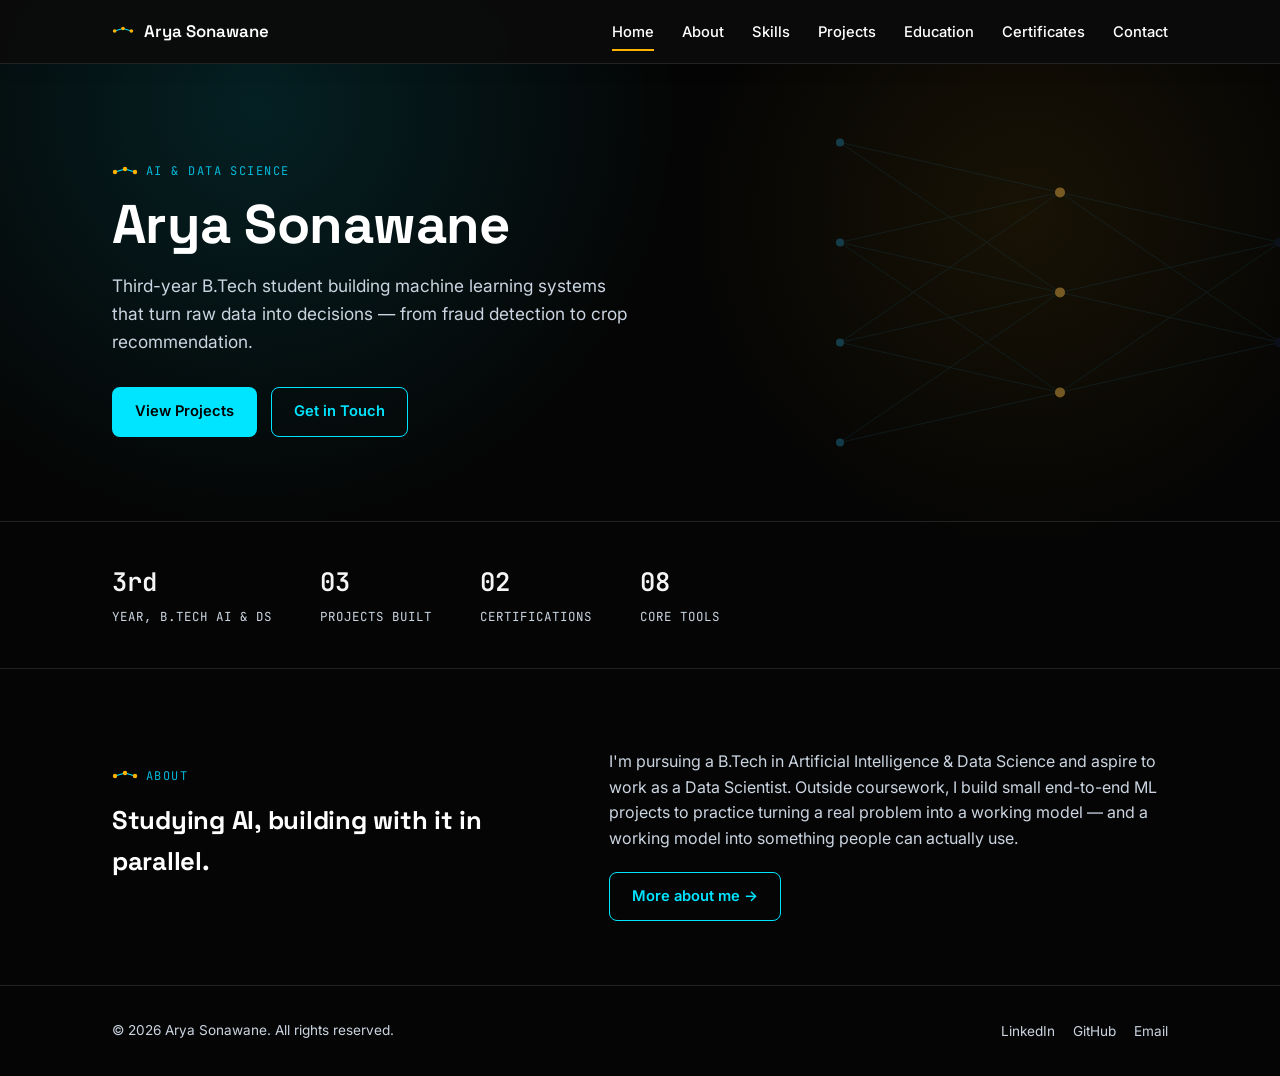
==== index.html @ a9456c00 "Initial portfolio upload" ====
<!DOCTYPE html>
<html lang="en">
<head>
  <meta charset="UTF-8">
  <meta name="viewport" content="width=device-width, initial-scale=1.0">
  <title>Arya Sonawane | AI &amp; Data Science Student</title>
  <meta name="description" content="Portfolio of Arya Sonawane, a third-year B.Tech student in AI &amp; Data Science building machine learning solutions.">
  <link rel="preconnect" href="https://fonts.googleapis.com">
  <link href="https://fonts.googleapis.com/css2?family=Space+Grotesk:wght@500;600;700&family=Inter:wght@400;500;600&family=JetBrains+Mono:wght@400;500&display=swap" rel="stylesheet">
  <link rel="stylesheet" href="style.css">
</head>
<body>

  <header class="site-header">
    <nav class="nav">
      <a href="index.html" class="nav-brand">
        <svg class="node-mark" viewBox="0 0 26 12" aria-hidden="true">
          <line x1="3" y1="6" x2="13" y2="3"></line>
          <line x1="13" y1="3" x2="23" y2="6"></line>
          <circle cx="3" cy="6" r="2.2"></circle>
          <circle cx="13" cy="3" r="2.2"></circle>
          <circle cx="23" cy="6" r="2.2"></circle>
        </svg>
        Arya Sonawane
      </a>
      <button class="nav-toggle" aria-label="Toggle navigation" aria-expanded="false">
        <span></span><span></span><span></span>
      </button>
      <ul class="nav-links">
        <li><a href="index.html" aria-current="page">Home</a></li>
        <li><a href="about.html">About</a></li>
        <li><a href="skills.html">Skills</a></li>
        <li><a href="projects.html">Projects</a></li>
        <li><a href="education.html">Education</a></li>
        <li><a href="certificates.html">Certificates</a></li>
        <li><a href="contact.html">Contact</a></li>
      </ul>
    </nav>
  </header>

  <section class="hero">
    <svg class="hero-graph pulse" viewBox="0 0 560 420" aria-hidden="true">
      <g stroke="#1d6f8c" stroke-width="1" opacity="0.35">
        <line x1="60" y1="60" x2="280" y2="110"></line>
        <line x1="60" y1="60" x2="280" y2="210"></line>
        <line x1="60" y1="160" x2="280" y2="110"></line>
        <line x1="60" y1="160" x2="280" y2="210"></line>
        <line x1="60" y1="160" x2="280" y2="310"></line>
        <line x1="60" y1="260" x2="280" y2="110"></line>
        <line x1="60" y1="260" x2="280" y2="210"></line>
        <line x1="60" y1="260" x2="280" y2="310"></line>
        <line x1="60" y1="360" x2="280" y2="210"></line>
        <line x1="60" y1="360" x2="280" y2="310"></line>
        <line x1="280" y1="110" x2="500" y2="160"></line>
        <line x1="280" y1="110" x2="500" y2="260"></line>
        <line x1="280" y1="210" x2="500" y2="160"></line>
        <line x1="280" y1="210" x2="500" y2="260"></line>
        <line x1="280" y1="310" x2="500" y2="160"></line>
        <line x1="280" y1="310" x2="500" y2="260"></line>
      </g>
      <g fill="#1d6f8c">
        <circle cx="60" cy="60" r="4"></circle>
        <circle cx="60" cy="160" r="4"></circle>
        <circle cx="60" cy="260" r="4"></circle>
        <circle cx="60" cy="360" r="4"></circle>
      </g>
      <g fill="#d9a441">
        <circle cx="280" cy="110" r="5"></circle>
        <circle cx="280" cy="210" r="5"></circle>
        <circle cx="280" cy="310" r="5"></circle>
      </g>
      <g fill="#101a33">
        <circle cx="500" cy="160" r="5"></circle>
        <circle cx="500" cy="260" r="5"></circle>
      </g>
    </svg>

    <div class="wrap">
      <div class="hero-inner">
        <span class="eyebrow">
          <svg class="node-mark" viewBox="0 0 26 12" aria-hidden="true">
            <line x1="3" y1="6" x2="13" y2="3"></line>
            <line x1="13" y1="3" x2="23" y2="6"></line>
            <circle cx="3" cy="6" r="2.2"></circle>
            <circle cx="13" cy="3" r="2.2"></circle>
            <circle cx="23" cy="6" r="2.2"></circle>
          </svg>
          AI &amp; Data Science
        </span>
        <h1>Arya Sonawane</h1>
        <p class="lede">
          Third-year B.Tech student building machine learning systems that turn
          raw data into decisions — from fraud detection to crop recommendation.
        </p>
        <div class="hero-actions">
          <a href="projects.html" class="btn btn-primary">View Projects</a>
          <a href="contact.html" class="btn btn-ghost">Get in Touch</a>
        </div>
      </div>
    </div>
  </section>

  <section class="stat-strip">
    <div class="wrap">
      <div class="stat">
        <span class="num">3rd</span>
        <span class="label">Year, B.Tech AI &amp; DS</span>
      </div>
      <div class="stat">
        <span class="num">03</span>
        <span class="label">Projects Built</span>
      </div>
      <div class="stat">
        <span class="num">02</span>
        <span class="label">Certifications</span>
      </div>
      <div class="stat">
        <span class="num">08</span>
        <span class="label">Core Tools</span>
      </div>
    </div>
  </section>

  <section class="section">
    <div class="wrap about-teaser">
      <div>
        <span class="eyebrow">
          <svg class="node-mark" viewBox="0 0 26 12" aria-hidden="true">
            <line x1="3" y1="6" x2="13" y2="3"></line>
            <line x1="13" y1="3" x2="23" y2="6"></line>
            <circle cx="3" cy="6" r="2.2"></circle>
            <circle cx="13" cy="3" r="2.2"></circle>
            <circle cx="23" cy="6" r="2.2"></circle>
          </svg>
          About
        </span>
        <h2>Studying AI, building with it in parallel.</h2>
      </div>
      <div>
        <p class="section-intro" style="margin-bottom:20px;">
          I'm pursuing a B.Tech in Artificial Intelligence &amp; Data Science and
          aspire to work as a Data Scientist. Outside coursework, I build small
          end-to-end ML projects to practice turning a real problem into a working
          model — and a working model into something people can actually use.
        </p>
        <a href="about.html" class="btn btn-ghost">More about me →</a>
      </div>
    </div>
  </section>

  <footer class="site-footer">
    <div class="wrap">
      <p>© 2026 Arya Sonawane. All rights reserved.</p>
      <ul class="footer-links">
        <li><a href="https://www.linkedin.com/in/arya-sonawane-2072b132a" target="_blank" rel="noopener">LinkedIn</a></li>
        <li><a href="https://github.com/AryaSonawane557/my" target="_blank" rel="noopener">GitHub</a></li>
        <li><a href="mailto:aryasonawane81@gmail.com">Email</a></li>
      </ul>
    </div>
  </footer>

  <script src="script.js"></script>
</body>
</html>
---- style.css ----
/* ===================================================================
   Arya Sonawane — Portfolio
   Design tokens
   =================================================================== */
:root {
  --ink: #101a33;
  --ink-soft: #1c2b4d;
  --bg: #f5f6f9;
  --surface: #ffffff;
  --slate: #55617a;
  --slate-light: #8894ab;
  --accent: #1d6f8c;
  --accent-dark: #145268;
  --accent-warm: #d9a441;
  --border: #e2e5ec;

  --font-display: "Space Grotesk", "Segoe UI", sans-serif;
  --font-body: "Inter", "Segoe UI", sans-serif;
  --font-mono: "JetBrains Mono", "Courier New", monospace;

  --max-width: 1120px;
  --radius: 10px;
}

* { box-sizing: border-box; }

html { scroll-behavior: smooth; }

body {
  margin: 0;
  color: var(--ink);
  font-family: var(--font-body);
  line-height: 1.6;
  -webkit-font-smoothing: antialiased;
  background-color: var(--bg);
  background-image:
    radial-gradient(circle at 10% 8%, rgba(29, 111, 140, 0.10), transparent 42%),
    radial-gradient(circle at 92% 12%, rgba(217, 164, 65, 0.09), transparent 40%),
    radial-gradient(rgba(16, 26, 51, 0.05) 1px, transparent 1px);
  background-size: auto, auto, 26px 26px;
  background-attachment: fixed, fixed, fixed;
}

img { max-width: 100%; display: block; }

a { color: inherit; text-decoration: none; }

.wrap {
  max-width: var(--max-width);
  margin: 0 auto;
  padding: 0 32px;
}

h1, h2, h3 {
  font-family: var(--font-display);
  color: var(--ink);
  margin: 0;
  letter-spacing: -0.01em;
}

/* ===================================================================
   Eyebrow / node mark — the recurring signature motif
   =================================================================== */
.eyebrow {
  display: inline-flex;
  align-items: center;
  gap: 8px;
  font-family: var(--font-mono);
  font-size: 0.75rem;
  letter-spacing: 0.12em;
  text-transform: uppercase;
  color: var(--accent-dark);
  margin-bottom: 14px;
}

.node-mark {
  width: 26px;
  height: 12px;
  flex-shrink: 0;
}
.node-mark circle { fill: var(--accent-warm); }
.node-mark line { stroke: var(--accent); stroke-width: 1.2; }

/* ===================================================================
   Navigation
   =================================================================== */
.site-header {
  position: sticky;
  top: 0;
  z-index: 50;
  background: rgba(245, 246, 249, 0.85);
  backdrop-filter: blur(8px);
  border-bottom: 1px solid var(--border);
  box-shadow: 0 1px 0 rgba(16, 26, 51, 0.02), 0 8px 20px rgba(16, 26, 51, 0.03);
}

.nav {
  max-width: var(--max-width);
  margin: 0 auto;
  padding: 18px 32px;
  display: flex;
  align-items: center;
  justify-content: space-between;
}

.nav-brand {
  font-family: var(--font-display);
  font-weight: 600;
  font-size: 1.05rem;
  color: var(--ink);
  display: flex;
  align-items: center;
  gap: 10px;
}

.nav-brand .node-mark { width: 22px; height: 10px; }

.nav-links {
  display: flex;
  gap: 28px;
  list-style: none;
  margin: 0;
  padding: 0;
}

.nav-links a {
  font-size: 0.92rem;
  color: var(--slate);
  font-weight: 500;
  position: relative;
  padding: 4px 0;
  transition: color 0.15s ease;
}

.nav-links a:hover,
.nav-links a:focus-visible {
  color: var(--accent-dark);
}

.nav-links a[aria-current="page"] {
  color: var(--ink);
}

.nav-links a[aria-current="page"]::after {
  content: "";
  position: absolute;
  left: 0;
  right: 0;
  bottom: -6px;
  height: 2px;
  background: var(--accent-warm);
}

.nav-toggle {
  display: none;
  background: none;
  border: none;
  cursor: pointer;
  padding: 6px;
}
.nav-toggle span {
  display: block;
  width: 22px;
  height: 2px;
  background: var(--ink);
  margin: 5px 0;
  transition: transform 0.2s ease, opacity 0.2s ease;
}

/* ===================================================================
   Buttons
   =================================================================== */
.btn {
  display: inline-flex;
  align-items: center;
  gap: 8px;
  font-family: var(--font-body);
  font-weight: 600;
  font-size: 0.92rem;
  padding: 12px 22px;
  border-radius: 8px;
  border: 1px solid transparent;
  cursor: pointer;
  transition: transform 0.15s ease, background 0.15s ease, color 0.15s ease;
}
.btn:hover { transform: translateY(-1px); }

.btn-primary {
  background: var(--ink);
  color: #fff;
}
.btn-primary:hover { background: var(--accent-dark); }

.btn-ghost {
  background: transparent;
  color: var(--ink);
  border-color: var(--border);
}
.btn-ghost:hover { border-color: var(--accent); color: var(--accent-dark); }

/* ===================================================================
   Hero (home page)
   =================================================================== */
.hero {
  position: relative;
  overflow: hidden;
  padding: 96px 0 84px;
  border-bottom: 1px solid var(--border);
}

.hero-graph {
  position: absolute;
  top: 0; right: -60px;
  width: 560px;
  height: 100%;
  opacity: 0.5;
  pointer-events: none;
}

.hero-inner {
  position: relative;
  z-index: 1;
  max-width: 640px;
}

.hero h1 {
  font-size: clamp(2.4rem, 5vw, 3.4rem);
  line-height: 1.08;
  margin-bottom: 18px;
}

.hero p.lede {
  font-size: 1.08rem;
  color: var(--slate);
  max-width: 520px;
  margin-bottom: 32px;
}

.hero-actions {
  display: flex;
  gap: 14px;
  flex-wrap: wrap;
}

/* pulsing nodes — respects reduced motion */
.pulse circle { animation: node-pulse 3.6s ease-in-out infinite; }
.pulse circle:nth-of-type(2) { animation-delay: 0.6s; }
.pulse circle:nth-of-type(3) { animation-delay: 1.2s; }
.pulse circle:nth-of-type(4) { animation-delay: 1.8s; }
.pulse circle:nth-of-type(5) { animation-delay: 2.4s; }

@keyframes node-pulse {
  0%, 100% { opacity: 0.55; r: var(--r, 4); }
  50% { opacity: 1; }
}

@media (prefers-reduced-motion: reduce) {
  .pulse circle { animation: none; }
  html { scroll-behavior: auto; }
}

/* ===================================================================
   Stat strip
   =================================================================== */
.stat-strip {
  padding: 40px 0;
  border-bottom: 1px solid var(--border);
}
.stat-strip .wrap {
  display: flex;
  gap: 48px;
  flex-wrap: wrap;
}
.stat {
  font-family: var(--font-mono);
}
.stat .num {
  display: block;
  font-size: 1.6rem;
  color: var(--ink);
  font-weight: 600;
}
.stat .label {
  font-size: 0.78rem;
  color: var(--slate-light);
  text-transform: uppercase;
  letter-spacing: 0.08em;
}

/* ===================================================================
   Page header (non-home pages)
   =================================================================== */
.page-header {
  padding: 64px 0 40px;
  border-bottom: 1px solid var(--border);
}
.page-header p.lede {
  color: var(--slate);
  max-width: 560px;
  font-size: 1.02rem;
  margin-top: 10px;
}

/* ===================================================================
   Generic section rhythm
   =================================================================== */
.section {
  padding: 64px 0;
}
.section + .section { border-top: 1px solid var(--border); }

.section h2 {
  font-size: 1.6rem;
  margin-bottom: 8px;
}

.section-intro {
  color: var(--slate);
  max-width: 560px;
  margin-bottom: 32px;
}

/* ===================================================================
   Cards / grids
   =================================================================== */
.grid {
  display: grid;
  gap: 20px;
}
.grid-3 { grid-template-columns: repeat(3, 1fr); }
.grid-2 { grid-template-columns: repeat(2, 1fr); }

.card {
  background: var(--surface);
  border: 1px solid var(--border);
  border-radius: var(--radius);
  padding: 26px;
  box-shadow: 0 1px 2px rgba(16, 26, 51, 0.04), 0 10px 26px rgba(16, 26, 51, 0.04);
  transition: box-shadow 0.2s ease, transform 0.2s ease;
}
.card:hover {
  box-shadow: 0 2px 4px rgba(16, 26, 51, 0.05), 0 16px 32px rgba(16, 26, 51, 0.07);
  transform: translateY(-2px);
}

.card h3 {
  font-size: 1.12rem;
  margin-bottom: 8px;
}

.card p {
  color: var(--slate);
  font-size: 0.95rem;
  margin: 0 0 16px;
}

.tag-row {
  display: flex;
  flex-wrap: wrap;
  gap: 8px;
  margin-top: 4px;
}
.tag {
  font-family: var(--font-mono);
  font-size: 0.72rem;
  padding: 5px 10px;
  border-radius: 999px;
  background: var(--bg);
  border: 1px solid var(--border);
  color: var(--slate);
}

/* skill category card */
.skill-card .tag { background: #eef4f6; border-color: #d7e6ea; color: var(--accent-dark); }

/* project card */
.project-card .tag-row { margin-top: 16px; }

/* certificate card */
.cert-card {
  display: flex;
  flex-direction: column;
  gap: 14px;
}
.cert-card .btn { align-self: flex-start; }

/* education card */
.edu-card {
  display: flex;
  gap: 22px;
  align-items: flex-start;
}
.edu-mark {
  width: 42px; height: 42px;
  border-radius: 50%;
  background: var(--ink);
  color: #fff;
  display: flex; align-items: center; justify-content: center;
  font-family: var(--font-mono);
  font-size: 0.85rem;
  flex-shrink: 0;
}

/* ===================================================================
   Contact
   =================================================================== */
.contact-grid {
  display: grid;
  grid-template-columns: 1.1fr 0.9fr;
  gap: 40px;
  align-items: start;
}
.contact-list {
  list-style: none;
  margin: 0; padding: 0;
  display: flex;
  flex-direction: column;
  gap: 18px;
}
.contact-list li {
  border: 1px solid var(--border);
  background: var(--surface);
  border-radius: var(--radius);
  padding: 18px 20px;
  display: flex;
  align-items: center;
  gap: 14px;
}
.contact-list .label {
  font-family: var(--font-mono);
  font-size: 0.72rem;
  color: var(--slate-light);
  text-transform: uppercase;
  letter-spacing: 0.08em;
  display: block;
}
.contact-list .value {
  font-weight: 600;
  color: var(--ink);
}
.contact-list .value:hover { color: var(--accent-dark); }

/* about teaser on home */
.about-teaser {
  display: grid;
  grid-template-columns: 0.9fr 1.1fr;
  gap: 40px;
  align-items: center;
}

/* ===================================================================
   Footer
   =================================================================== */
.site-footer {
  border-top: 1px solid var(--border);
  padding: 32px 0;
  margin-top: 0;
}
.site-footer .wrap {
  display: flex;
  justify-content: space-between;
  align-items: center;
  flex-wrap: wrap;
  gap: 12px;
}
.site-footer p {
  margin: 0;
  color: var(--slate-light);
  font-size: 0.85rem;
}
.footer-links {
  display: flex;
  gap: 18px;
  list-style: none;
  margin: 0; padding: 0;
}
.footer-links a {
  color: var(--slate);
  font-size: 0.85rem;
}
.footer-links a:hover { color: var(--accent-dark); }

/* ===================================================================
   Focus states (accessibility)
   =================================================================== */
a:focus-visible, button:focus-visible {
  outline: 2px solid var(--accent);
  outline-offset: 3px;
}

/* ===================================================================
   Responsive
   =================================================================== */
@media (max-width: 860px) {
  .grid-3 { grid-template-columns: repeat(2, 1fr); }
  .about-teaser, .contact-grid { grid-template-columns: 1fr; }
  .hero-graph { display: none; }
}

@media (max-width: 640px) {
  .nav-links {
    position: absolute;
    top: 100%;
    left: 0; right: 0;
    background: var(--surface);
    border-bottom: 1px solid var(--border);
    flex-direction: column;
    gap: 0;
    padding: 8px 0;
    display: none;
  }
  .nav-links.open { display: flex; }
  .nav-links li { width: 100%; }
  .nav-links a {
    display: block;
    padding: 14px 32px;
  }
  .nav-links a[aria-current="page"]::after { display: none; }
  .nav-links a[aria-current="page"] { background: var(--bg); }
  .nav-toggle { display: block; }
  .grid-3, .grid-2 { grid-template-columns: 1fr; }
  .hero { padding: 64px 0 56px; }
  .hero-actions { width: 100%; }
  .contact-grid { gap: 24px; }
}
/* Premium black overrides */
:root{--ink:#f5f5f5;--bg:#050505;--surface:#111;--slate:#cbd5e1;--slate-light:#94a3b8;--accent:#00e5ff;--accent-dark:#00b8d9;--accent-warm:#ffb300;--border:#222;}
body{background:#050505!important;color:#f5f5f5!important;background-image:radial-gradient(circle at 20% 10%,rgba(0,229,255,.12),transparent 30%),radial-gradient(circle at 80% 20%,rgba(255,179,0,.08),transparent 25%)!important;}
.site-header{background:#0b0b0bf0!important;border-bottom:1px solid #222!important;}
.nav-brand,.nav-links a,h1,h2,h3{color:#fff!important;}
.nav-links a:hover{color:#00e5ff!important;}
.hero p,.section-intro,.card p,.footer-links a,.site-footer p,.stat .label{color:#cbd5e1!important;}
.card,.contact-list li{background:#111!important;border:1px solid #222!important;color:#fff!important;}
.btn-primary{background:#00e5ff!important;color:#000!important;}
.btn-ghost{border:1px solid #00e5ff!important;color:#00e5ff!important;}
.tag{background:#0d1b22!important;color:#00e5ff!important;border:1px solid #00e5ff55!important;}
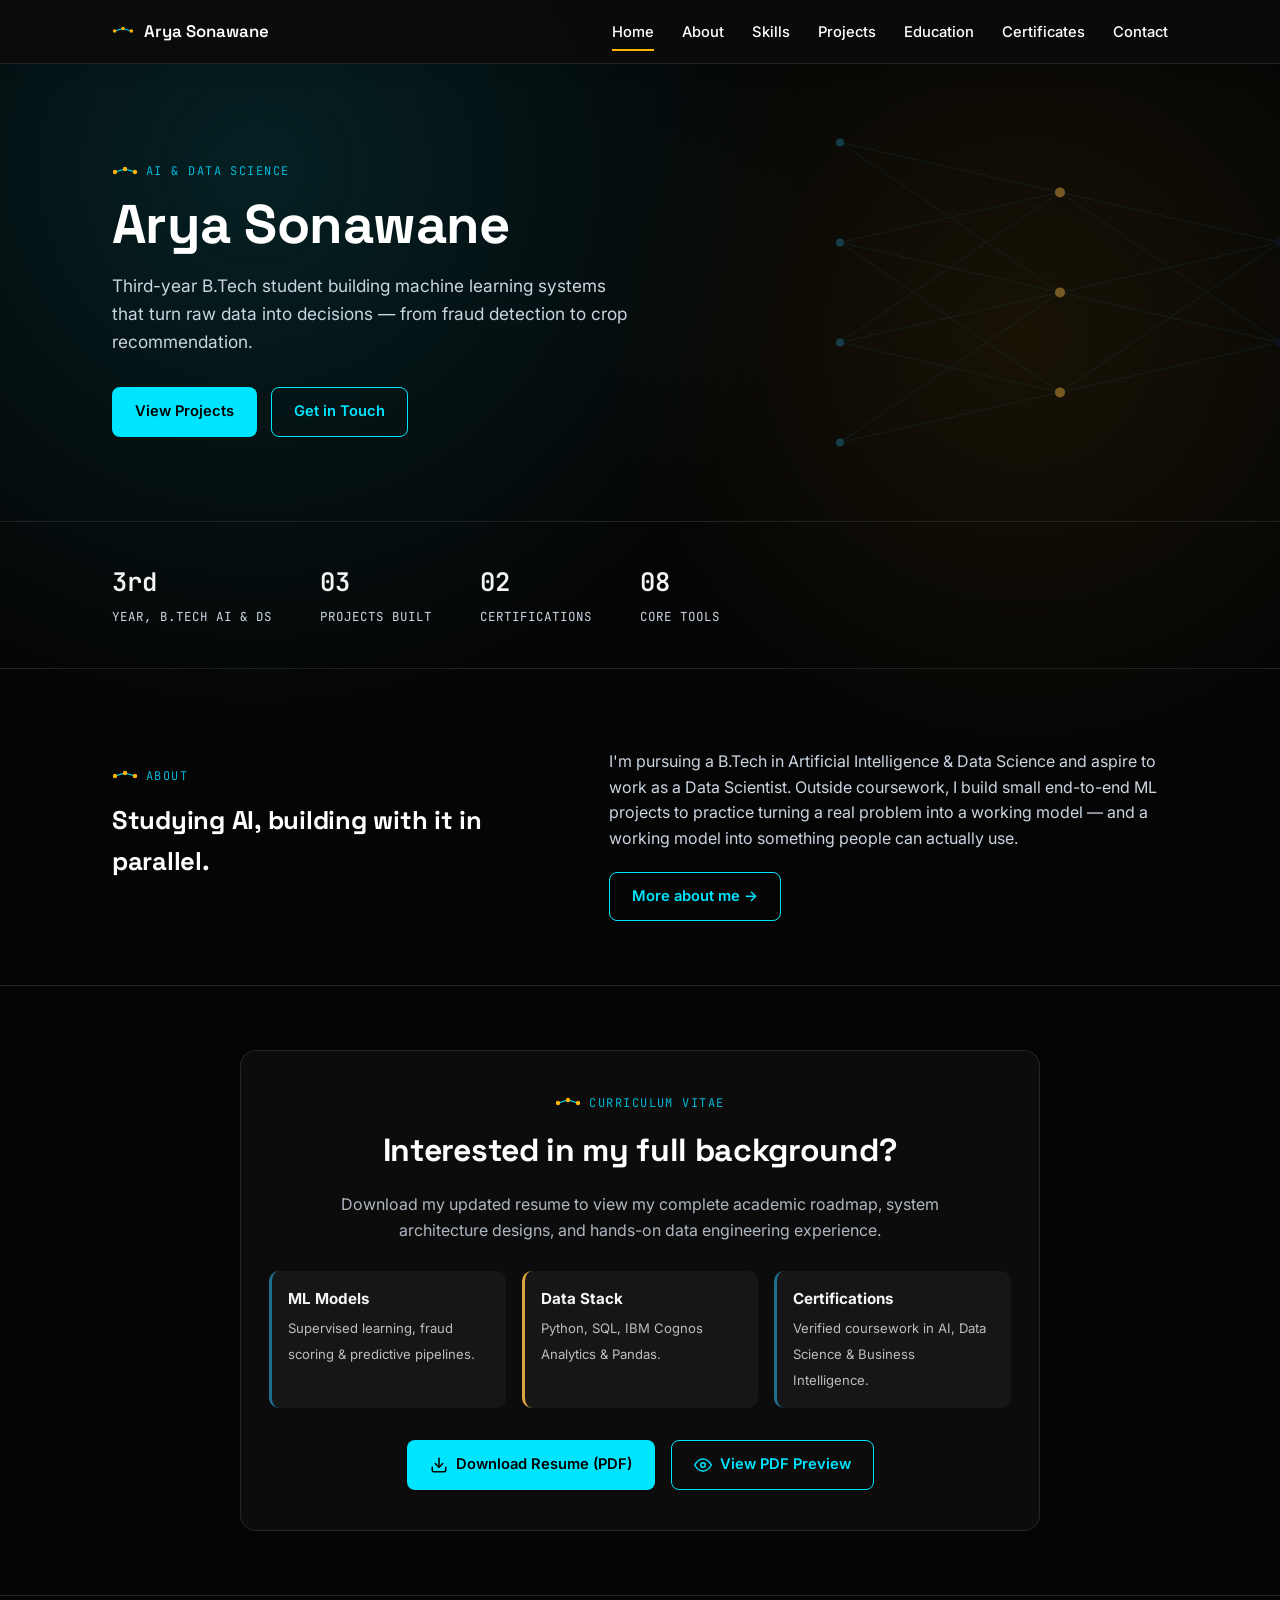
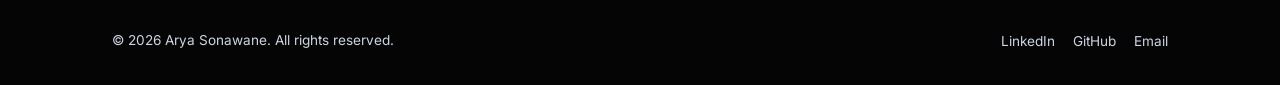
==== commit ba8aab3f: "Updated portfolio and added resume section" ====
--- a/index.html
+++ b/index.html
@@ -148,6 +148,67 @@
     </div>
   </section>
 
+  <!-- Visual Resume Feature Section -->
+  <section class="section resume-teaser">
+    <div class="wrap">
+      <div style="background: rgba(255, 255, 255, 0.03); border: 1px solid rgba(255, 255, 255, 0.1); backdrop-filter: blur(12px); border-radius: 16px; padding: 40px 28px; text-align: center; max-width: 800px; margin: 0 auto; box-shadow: 0 10px 30px rgba(0,0,0,0.15);">
+        
+        <span class="eyebrow" style="justify-content: center; margin-bottom: 12px;">
+          <svg class="node-mark" viewBox="0 0 26 12" aria-hidden="true">
+            <line x1="3" y1="6" x2="13" y2="3"></line>
+            <line x1="13" y1="3" x2="23" y2="6"></line>
+            <circle cx="3" cy="6" r="2.2"></circle>
+            <circle cx="13" cy="3" r="2.2"></circle>
+            <circle cx="23" cy="6" r="2.2"></circle>
+          </svg>
+          Curriculum Vitae
+        </span>
+        
+        <h2 style="font-size: 2rem; margin-bottom: 12px;">Interested in my full background?</h2>
+        
+        <p class="section-intro" style="margin-bottom: 28px; max-width: 600px; margin-left: auto; margin-right: auto; opacity: 0.85;">
+          Download my updated resume to view my complete academic roadmap, system architecture designs, and hands-on data engineering experience.
+        </p>
+
+        <!-- Highlights Row -->
+        <div style="display: grid; grid-template-columns: repeat(auto-fit, minmax(200px, 1fr)); gap: 16px; margin-bottom: 32px; text-align: left;">
+          <div style="background: rgba(255, 255, 255, 0.04); padding: 16px; border-radius: 10px; border-left: 3px solid #1d6f8c;">
+            <strong style="display: block; font-size: 0.95rem; margin-bottom: 4px;">ML Models</strong>
+            <span style="font-size: 0.82rem; opacity: 0.75;">Supervised learning, fraud scoring &amp; predictive pipelines.</span>
+          </div>
+          <div style="background: rgba(255, 255, 255, 0.04); padding: 16px; border-radius: 10px; border-left: 3px solid #d9a441;">
+            <strong style="display: block; font-size: 0.95rem; margin-bottom: 4px;">Data Stack</strong>
+            <span style="font-size: 0.82rem; opacity: 0.75;">Python, SQL, IBM Cognos Analytics &amp; Pandas.</span>
+          </div>
+          <div style="background: rgba(255, 255, 255, 0.04); padding: 16px; border-radius: 10px; border-left: 3px solid #1d6f8c;">
+            <strong style="display: block; font-size: 0.95rem; margin-bottom: 4px;">Certifications</strong>
+            <span style="font-size: 0.82rem; opacity: 0.75;">Verified coursework in AI, Data Science &amp; Business Intelligence.</span>
+          </div>
+        </div>
+
+        <!-- Action Buttons with Icons -->
+        <div class="hero-actions" style="justify-content: center; gap: 16px; flex-wrap: wrap;">
+          <a href="Resume/resume.pdf" download="Arya_Sonawane_Resume.pdf" class="btn btn-primary" style="display: inline-flex; align-items: center; gap: 8px;">
+            <svg width="18" height="18" viewBox="0 0 24 24" fill="none" stroke="currentColor" stroke-width="2" stroke-linecap="round" stroke-linejoin="round" aria-hidden="true">
+              <path d="M21 15v4a2 2 0 0 1-2 2H5a2 2 0 0 1-2-2v-4"></path>
+              <polyline points="7 10 12 15 17 10"></polyline>
+              <line x1="12" y1="15" x2="12" y2="3"></line>
+            </svg>
+            Download Resume (PDF)
+          </a>
+          <a href="Resume/resume.pdf" target="_blank" class="btn btn-ghost" style="display: inline-flex; align-items: center; gap: 8px;">
+            <svg width="18" height="18" viewBox="0 0 24 24" fill="none" stroke="currentColor" stroke-width="2" stroke-linecap="round" stroke-linejoin="round" aria-hidden="true">
+              <path d="M1 12s4-8 11-8 11 8 11 8-4 8-11 8-11-8-11-8z"></path>
+              <circle cx="12" cy="12" r="3"></circle>
+            </svg>
+            View PDF Preview
+          </a>
+        </div>
+
+      </div>
+    </div>
+  </section>
+
   <footer class="site-footer">
     <div class="wrap">
       <p>© 2026 Arya Sonawane. All rights reserved.</p>
@@ -161,4 +222,4 @@
 
   <script src="script.js"></script>
 </body>
-</html>
+</html>
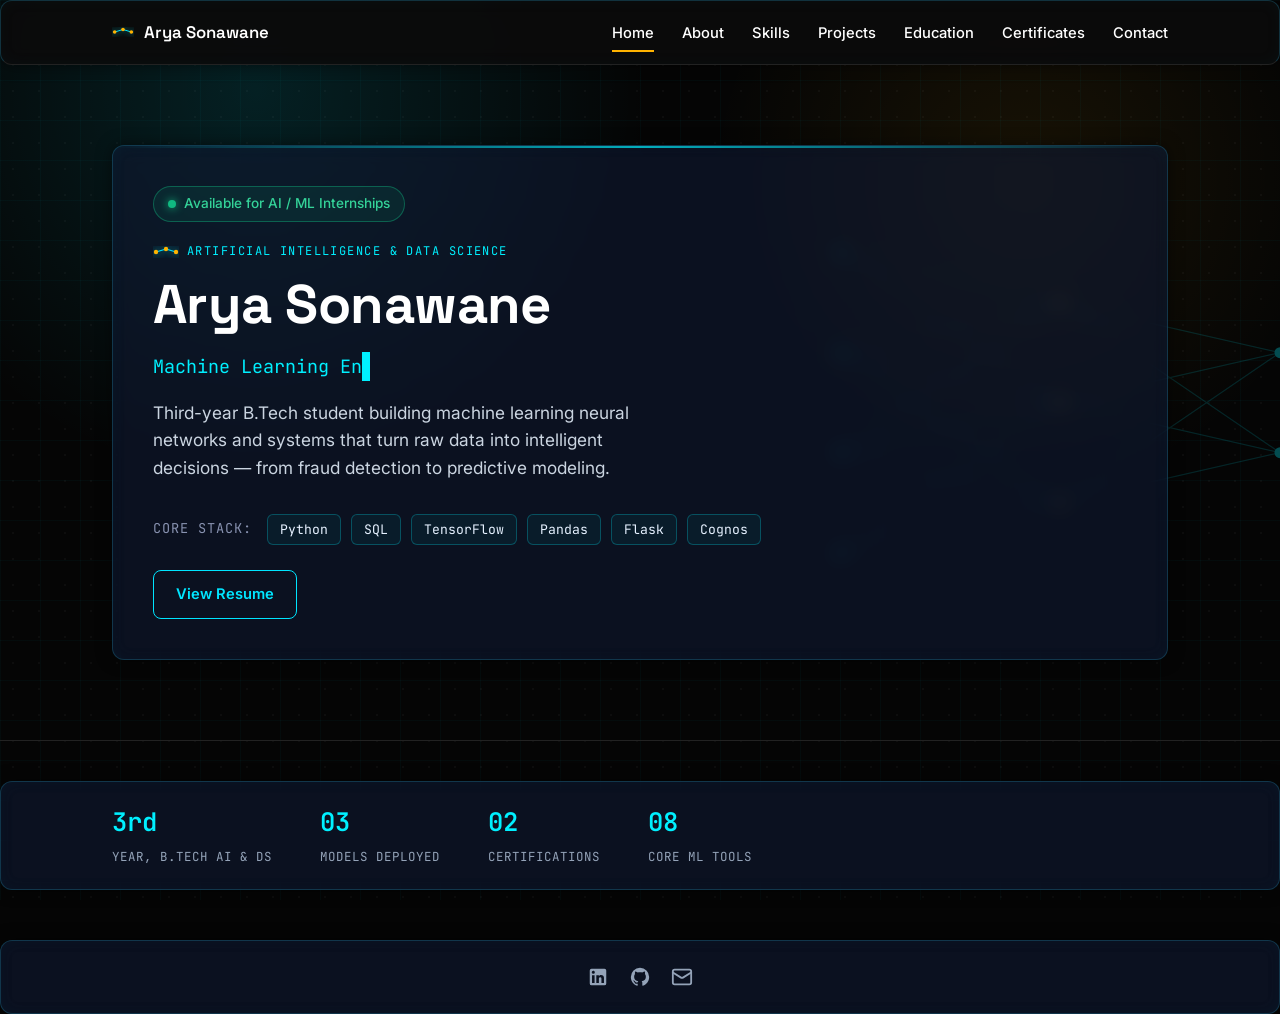
==== commit 457ed4e6: "Initial commit" ====
--- a/index.html
+++ b/index.html
@@ -8,10 +8,168 @@
   <link rel="preconnect" href="https://fonts.googleapis.com">
   <link href="https://fonts.googleapis.com/css2?family=Space+Grotesk:wght@500;600;700&family=Inter:wght@400;500;600&family=JetBrains+Mono:wght@400;500&display=swap" rel="stylesheet">
   <link rel="stylesheet" href="style.css">
+  <!-- AOS Library for Scroll/Load Animations -->
+  <link href="https://unpkg.com/aos@2.3.1/dist/aos.css" rel="stylesheet">
+  
+  <style>
+    /* AI Themed Additional Inline Styles & Glow Borders */
+    :root {
+      --ai-cyan: #00f0ff;
+      --ai-glow: rgba(0, 240, 255, 0.4);
+      --card-border: rgba(29, 111, 140, 0.4);
+      --green-status: #10b981;
+    }
+
+    body.ai-theme {
+      background-color: #0b0f19;
+      position: relative;
+      overflow-x: hidden;
+    }
+
+    /* Futuristic Cyber-Grid Background Overlay */
+    body.ai-theme::before {
+      content: "";
+      position: fixed;
+      top: 0; left: 0; width: 100%; height: 100%;
+      background-image: 
+        linear-gradient(rgba(0, 240, 255, 0.03) 1px, transparent 1px),
+        linear-gradient(90deg, rgba(0, 240, 255, 0.03) 1px, transparent 1px);
+      background-size: 40px 40px;
+      z-index: -2;
+      pointer-events: none;
+    }
+
+    /* Glowing AI Borders for Sections / Containers */
+    .hero-inner, .stat-strip, .site-header, .site-footer {
+      position: relative;
+      border: 1px solid var(--card-border);
+      border-radius: 12px;
+      background: rgba(16, 26, 51, 0.6);
+      backdrop-filter: blur(10px);
+      box-shadow: 0 0 15px rgba(0, 0, 0, 0.5), inset 0 0 15px rgba(29, 111, 140, 0.05);
+      transition: all 0.4s ease-in-out;
+    }
+
+    .hero-inner:hover, .stat-strip:hover {
+      border-color: var(--ai-cyan);
+      box-shadow: 0 0 25px var(--ai-glow), inset 0 0 10px rgba(0, 240, 255, 0.1);
+    }
+
+    /* Floating Data Pulse Stream Animation */
+    @keyframes aiScanline {
+      0% { transform: translateY(-100%); }
+      100% { transform: translateY(100%); }
+    }
+
+    .ai-scan-overlay {
+      position: absolute;
+      top: 0; left: 0; width: 100%; height: 2px;
+      background: linear-gradient(90deg, transparent, var(--ai-cyan), transparent);
+      opacity: 0.7;
+      animation: aiScanline 4s linear infinite;
+      pointer-events: none;
+    }
+
+    /* Status Pill (Available for Internship) */
+    .status-badge {
+      display: inline-flex;
+      align-items: center;
+      gap: 8px;
+      padding: 6px 14px;
+      border-radius: 20px;
+      background: rgba(16, 185, 129, 0.1);
+      border: 1px solid rgba(16, 185, 129, 0.4);
+      color: #34d399;
+      font-size: 0.85rem;
+      font-weight: 500;
+      margin-bottom: 18px;
+    }
+
+    .status-dot {
+      width: 8px;
+      height: 8px;
+      background-color: var(--green-status);
+      border-radius: 50%;
+      box-shadow: 0 0 8px var(--green-status);
+      animation: pulseDot 2s infinite;
+    }
+
+    @keyframes pulseDot {
+      0% { transform: scale(0.95); box-shadow: 0 0 0 0 rgba(16, 185, 129, 0.7); }
+      70% { transform: scale(1); box-shadow: 0 0 0 8px rgba(16, 185, 129, 0); }
+      100% { transform: scale(0.95); box-shadow: 0 0 0 0 rgba(16, 185, 129, 0); }
+    }
+
+    /* Tech Stack Badges */
+    .tech-stack-container {
+      margin: 20px 0 10px 0;
+      display: flex;
+      flex-wrap: wrap;
+      align-items: center;
+      gap: 10px;
+    }
+
+    .tech-stack-title {
+      font-size: 0.85rem;
+      color: #8892b0;
+      font-family: var(--font-mono, monospace);
+      text-transform: uppercase;
+      letter-spacing: 1px;
+      margin-right: 5px;
+    }
+
+    .tech-badge {
+      font-family: var(--font-mono, monospace);
+      font-size: 0.82rem;
+      padding: 4px 12px;
+      border-radius: 6px;
+      background: rgba(0, 240, 255, 0.05);
+      border: 1px solid rgba(0, 240, 255, 0.25);
+      color: #e6f1ff;
+      transition: all 0.3s ease;
+    }
+
+    .tech-badge:hover {
+      border-color: var(--ai-cyan);
+      background: rgba(0, 240, 255, 0.15);
+      box-shadow: 0 0 10px rgba(0, 240, 255, 0.3);
+      transform: translateY(-2px);
+    }
+
+    /* Glowing Cursor for Typing Animation */
+    .cursor {
+      display: inline-block;
+      background-color: var(--ai-cyan);
+      width: 8px;
+      animation: blink 1s infinite;
+    }
+
+    @keyframes blink {
+      0%, 50% { opacity: 1; }
+      50.1%, 100% { opacity: 0; }
+    }
+
+    /* Circuit node glowing effect */
+    .node-mark circle {
+      filter: drop-shadow(0 0 4px var(--ai-cyan));
+    }
+
+    /* Social Icon Hover Glow Effect */
+    .social-icon-link:hover {
+      color: var(--ai-cyan) !important;
+      transform: translateY(-3px);
+      filter: drop-shadow(0 0 8px var(--ai-cyan));
+    }
+  </style>
 </head>
-<body>
-
-  <header class="site-header">
+<body class="ai-theme">
+
+  <!-- Background Data Particles -->
+  <div class="particles" aria-hidden="true">
+    <span></span><span></span><span></span><span></span><span></span><span></span><span></span><span></span>
+  </div>
+
+  <header class="site-header" data-aos="fade-down" data-aos-duration="800">
     <nav class="nav">
       <a href="index.html" class="nav-brand">
         <svg class="node-mark" viewBox="0 0 26 12" aria-hidden="true">
@@ -38,9 +196,9 @@
     </nav>
   </header>
 
-  <section class="hero">
+  <section class="hero" data-aos="fade-up" data-aos-duration="1000">
     <svg class="hero-graph pulse" viewBox="0 0 560 420" aria-hidden="true">
-      <g stroke="#1d6f8c" stroke-width="1" opacity="0.35">
+      <g stroke="#00f0ff" stroke-width="1.2" opacity="0.45">
         <line x1="60" y1="60" x2="280" y2="110"></line>
         <line x1="60" y1="60" x2="280" y2="210"></line>
         <line x1="60" y1="160" x2="280" y2="110"></line>
@@ -58,26 +216,35 @@
         <line x1="280" y1="310" x2="500" y2="160"></line>
         <line x1="280" y1="310" x2="500" y2="260"></line>
       </g>
-      <g fill="#1d6f8c">
-        <circle cx="60" cy="60" r="4"></circle>
-        <circle cx="60" cy="160" r="4"></circle>
-        <circle cx="60" cy="260" r="4"></circle>
-        <circle cx="60" cy="360" r="4"></circle>
+      <g fill="#00f0ff">
+        <circle cx="60" cy="60" r="4.5"></circle>
+        <circle cx="60" cy="160" r="4.5"></circle>
+        <circle cx="60" cy="260" r="4.5"></circle>
+        <circle cx="60" cy="360" r="4.5"></circle>
       </g>
       <g fill="#d9a441">
-        <circle cx="280" cy="110" r="5"></circle>
-        <circle cx="280" cy="210" r="5"></circle>
-        <circle cx="280" cy="310" r="5"></circle>
+        <circle cx="280" cy="110" r="5.5"></circle>
+        <circle cx="280" cy="210" r="5.5"></circle>
+        <circle cx="280" cy="310" r="5.5"></circle>
       </g>
-      <g fill="#101a33">
-        <circle cx="500" cy="160" r="5"></circle>
-        <circle cx="500" cy="260" r="5"></circle>
+      <g fill="#00f0ff">
+        <circle cx="500" cy="160" r="5.5"></circle>
+        <circle cx="500" cy="260" r="5.5"></circle>
       </g>
     </svg>
 
     <div class="wrap">
-      <div class="hero-inner">
-        <span class="eyebrow">
+      <div class="hero-inner" data-aos="fade-right" data-aos-delay="200" data-aos-duration="900" style="padding: 40px; overflow: hidden;">
+        <div class="ai-scan-overlay"></div>
+        
+        <!-- Live Status Pill -->
+        <div class="status-badge">
+          <span class="status-dot"></span>
+          Available for AI / ML Internships
+        </div>
+
+        <br>
+        <span class="eyebrow" style="color: var(--ai-cyan);">
           <svg class="node-mark" viewBox="0 0 26 12" aria-hidden="true">
             <line x1="3" y1="6" x2="13" y2="3"></line>
             <line x1="13" y1="3" x2="23" y2="6"></line>
@@ -85,141 +252,136 @@
             <circle cx="13" cy="3" r="2.2"></circle>
             <circle cx="23" cy="6" r="2.2"></circle>
           </svg>
-          AI &amp; Data Science
+          Artificial Intelligence &amp; Data Science
         </span>
         <h1>Arya Sonawane</h1>
+        
+        <!-- Typing Animation Subtitle -->
+        <div class="typing-container" style="margin: 15px 0; font-family: var(--font-mono, monospace); font-size: 1.15rem; color: var(--ai-cyan);">
+          <span class="typed-text" id="typed-output"></span><span class="cursor">&nbsp;</span>
+        </div>
+
         <p class="lede">
-          Third-year B.Tech student building machine learning systems that turn
-          raw data into decisions — from fraud detection to crop recommendation.
+          Third-year B.Tech student building machine learning neural networks and systems that turn
+          raw data into intelligent decisions — from fraud detection to predictive modeling.
         </p>
-        <div class="hero-actions">
-          <a href="projects.html" class="btn btn-primary">View Projects</a>
-          <a href="contact.html" class="btn btn-ghost">Get in Touch</a>
+
+        <!-- Tech Stack Badges -->
+        <div class="tech-stack-container">
+          <span class="tech-stack-title">Core Stack:</span>
+          <span class="tech-badge">Python</span>
+          <span class="tech-badge">SQL</span>
+          <span class="tech-badge">TensorFlow</span>
+          <span class="tech-badge">Pandas</span>
+          <span class="tech-badge">Flask</span>
+          <span class="tech-badge">Cognos</span>
+        </div>
+
+        <div class="hero-actions" style="margin-top: 25px;">
+          <a href="Resume/resume.pdf" target="_blank" class="btn btn-ghost" style="border-color: var(--ai-cyan); color: var(--ai-cyan);">View Resume</a>
         </div>
       </div>
     </div>
   </section>
 
-  <section class="stat-strip">
+  <section class="stat-strip" data-aos="fade-up" data-aos-duration="800" style="margin: 40px auto; padding: 20px;">
     <div class="wrap">
       <div class="stat">
-        <span class="num">3rd</span>
+        <span class="num" style="color: var(--ai-cyan);">3rd</span>
         <span class="label">Year, B.Tech AI &amp; DS</span>
       </div>
       <div class="stat">
-        <span class="num">03</span>
-        <span class="label">Projects Built</span>
+        <span class="num" style="color: var(--ai-cyan);">03</span>
+        <span class="label">Models Deployed</span>
       </div>
       <div class="stat">
-        <span class="num">02</span>
+        <span class="num" style="color: var(--ai-cyan);">02</span>
         <span class="label">Certifications</span>
       </div>
       <div class="stat">
-        <span class="num">08</span>
-        <span class="label">Core Tools</span>
+        <span class="num" style="color: var(--ai-cyan);">08</span>
+        <span class="label">Core ML Tools</span>
       </div>
     </div>
   </section>
 
-  <section class="section">
-    <div class="wrap about-teaser">
-      <div>
-        <span class="eyebrow">
-          <svg class="node-mark" viewBox="0 0 26 12" aria-hidden="true">
-            <line x1="3" y1="6" x2="13" y2="3"></line>
-            <line x1="13" y1="3" x2="23" y2="6"></line>
-            <circle cx="3" cy="6" r="2.2"></circle>
-            <circle cx="13" cy="3" r="2.2"></circle>
-            <circle cx="23" cy="6" r="2.2"></circle>
-          </svg>
-          About
-        </span>
-        <h2>Studying AI, building with it in parallel.</h2>
-      </div>
-      <div>
-        <p class="section-intro" style="margin-bottom:20px;">
-          I'm pursuing a B.Tech in Artificial Intelligence &amp; Data Science and
-          aspire to work as a Data Scientist. Outside coursework, I build small
-          end-to-end ML projects to practice turning a real problem into a working
-          model — and a working model into something people can actually use.
-        </p>
-        <a href="about.html" class="btn btn-ghost">More about me →</a>
-      </div>
-    </div>
-  </section>
-
-  <!-- Visual Resume Feature Section -->
-  <section class="section resume-teaser">
-    <div class="wrap">
-      <div style="background: rgba(255, 255, 255, 0.03); border: 1px solid rgba(255, 255, 255, 0.1); backdrop-filter: blur(12px); border-radius: 16px; padding: 40px 28px; text-align: center; max-width: 800px; margin: 0 auto; box-shadow: 0 10px 30px rgba(0,0,0,0.15);">
-        
-        <span class="eyebrow" style="justify-content: center; margin-bottom: 12px;">
-          <svg class="node-mark" viewBox="0 0 26 12" aria-hidden="true">
-            <line x1="3" y1="6" x2="13" y2="3"></line>
-            <line x1="13" y1="3" x2="23" y2="6"></line>
-            <circle cx="3" cy="6" r="2.2"></circle>
-            <circle cx="13" cy="3" r="2.2"></circle>
-            <circle cx="23" cy="6" r="2.2"></circle>
-          </svg>
-          Curriculum Vitae
-        </span>
-        
-        <h2 style="font-size: 2rem; margin-bottom: 12px;">Interested in my full background?</h2>
-        
-        <p class="section-intro" style="margin-bottom: 28px; max-width: 600px; margin-left: auto; margin-right: auto; opacity: 0.85;">
-          Download my updated resume to view my complete academic roadmap, system architecture designs, and hands-on data engineering experience.
-        </p>
-
-        <!-- Highlights Row -->
-        <div style="display: grid; grid-template-columns: repeat(auto-fit, minmax(200px, 1fr)); gap: 16px; margin-bottom: 32px; text-align: left;">
-          <div style="background: rgba(255, 255, 255, 0.04); padding: 16px; border-radius: 10px; border-left: 3px solid #1d6f8c;">
-            <strong style="display: block; font-size: 0.95rem; margin-bottom: 4px;">ML Models</strong>
-            <span style="font-size: 0.82rem; opacity: 0.75;">Supervised learning, fraud scoring &amp; predictive pipelines.</span>
-          </div>
-          <div style="background: rgba(255, 255, 255, 0.04); padding: 16px; border-radius: 10px; border-left: 3px solid #d9a441;">
-            <strong style="display: block; font-size: 0.95rem; margin-bottom: 4px;">Data Stack</strong>
-            <span style="font-size: 0.82rem; opacity: 0.75;">Python, SQL, IBM Cognos Analytics &amp; Pandas.</span>
-          </div>
-          <div style="background: rgba(255, 255, 255, 0.04); padding: 16px; border-radius: 10px; border-left: 3px solid #1d6f8c;">
-            <strong style="display: block; font-size: 0.95rem; margin-bottom: 4px;">Certifications</strong>
-            <span style="font-size: 0.82rem; opacity: 0.75;">Verified coursework in AI, Data Science &amp; Business Intelligence.</span>
-          </div>
-        </div>
-
-        <!-- Action Buttons with Icons -->
-        <div class="hero-actions" style="justify-content: center; gap: 16px; flex-wrap: wrap;">
-          <a href="Resume/resume.pdf" download="Arya_Sonawane_Resume.pdf" class="btn btn-primary" style="display: inline-flex; align-items: center; gap: 8px;">
-            <svg width="18" height="18" viewBox="0 0 24 24" fill="none" stroke="currentColor" stroke-width="2" stroke-linecap="round" stroke-linejoin="round" aria-hidden="true">
-              <path d="M21 15v4a2 2 0 0 1-2 2H5a2 2 0 0 1-2-2v-4"></path>
-              <polyline points="7 10 12 15 17 10"></polyline>
-              <line x1="12" y1="15" x2="12" y2="3"></line>
-            </svg>
-            Download Resume (PDF)
-          </a>
-          <a href="Resume/resume.pdf" target="_blank" class="btn btn-ghost" style="display: inline-flex; align-items: center; gap: 8px;">
-            <svg width="18" height="18" viewBox="0 0 24 24" fill="none" stroke="currentColor" stroke-width="2" stroke-linecap="round" stroke-linejoin="round" aria-hidden="true">
-              <path d="M1 12s4-8 11-8 11 8 11 8-4 8-11 8-11-8-11-8z"></path>
-              <circle cx="12" cy="12" r="3"></circle>
-            </svg>
-            View PDF Preview
-          </a>
-        </div>
-
-      </div>
-    </div>
-  </section>
-
-  <footer class="site-footer">
-    <div class="wrap">
-      <p>© 2026 Arya Sonawane. All rights reserved.</p>
-      <ul class="footer-links">
-        <li><a href="https://www.linkedin.com/in/arya-sonawane-2072b132a" target="_blank" rel="noopener">LinkedIn</a></li>
-        <li><a href="https://github.com/AryaSonawane557/my" target="_blank" rel="noopener">GitHub</a></li>
-        <li><a href="mailto:aryasonawane81@gmail.com">Email</a></li>
-      </ul>
+  <footer class="site-footer" data-aos="fade" data-aos-duration="1000" style="padding: 25px 0; margin-top: 50px;">
+    <div class="wrap" style="display: flex; justify-content: center; align-items: center; gap: 20px;">
+      
+      <!-- LinkedIn Logo Link -->
+      <a href="https://www.linkedin.com/in/arya-sonawane-2072b132a" target="_blank" rel="noopener" aria-label="LinkedIn Profile" class="social-icon-link" style="color: #8892b0; transition: color 0.3s ease, transform 0.3s ease; display: inline-flex;">
+        <svg width="22" height="22" viewBox="0 0 24 24" fill="currentColor" xmlns="http://www.w3.org/2000/svg">
+          <path d="M19 3a2 2 0 0 1 2 2v14a2 2 0 0 1-2 2H5a2 2 0 0 1-2-2V5a2 2 0 0 1 2-2h14m-.5 15.5v-5.3a3.26 3.26 0 0 0-3.26-3.26c-.85 0-1.84.52-2.28 1.3v-1.11h-2.79v8.37h2.79v-4.93c0-.77.62-1.4 1.39-1.4a1.4 1.4 0 0 1 1.4 1.4v4.93h2.75M6.88 8.56a1.68 1.68 0 0 0 1.68-1.68c0-.93-.75-1.69-1.68-1.69a1.69 1.69 0 0 0-1.69 1.69c0 .93.76 1.68 1.69 1.68m1.39 9.94v-8.37H5.5v8.37h2.77z"/>
+        </svg>
+      </a>
+
+      <!-- GitHub Logo Link -->
+      <a href="https://github.com/AryaSonawane557/my" target="_blank" rel="noopener" aria-label="GitHub Profile" class="social-icon-link" style="color: #8892b0; transition: color 0.3s ease, transform 0.3s ease; display: inline-flex;">
+        <svg width="22" height="22" viewBox="0 0 24 24" fill="currentColor" xmlns="http://www.w3.org/2000/svg">
+          <path d="M12 2A10 10 0 0 0 2 12c0 4.42 2.87 8.17 6.84 9.5.5.08.66-.23.66-.5v-1.69c-2.77.6-3.36-1.34-3.36-1.34-.46-1.16-1.11-1.47-1.11-1.47-.91-.62.07-.6.07-.6 1 .07 1.53 1.03 1.53 1.03.87 1.52 2.34 1.07 2.91.83.1-.65.35-1.09.63-1.34-2.22-.25-4.55-1.11-4.55-4.92 0-1.11.38-2 1.03-2.71-.1-.25-.45-1.29.1-2.64 0 0 .84-.27 2.75 1.02.79-.22 1.65-.33 2.5-.33.85 0 1.71.11 2.5.33 1.91-1.29 2.75-1.02 2.75-1.02.55 1.35.2 2.39.1 2.64.65.71 1.03 1.6 1.03 2.71 0 3.82-2.34 4.66-4.57 4.91.36.31.69.92.69 1.85V21c0 .27.16.59.67.5C19.14 20.16 22 16.42 22 12A10 10 0 0 0 12 2z"/>
+        </svg>
+      </a>
+
+      <!-- Email Logo Link -->
+      <a href="mailto:aryasonawane81@gmail.com" aria-label="Email Contact" class="social-icon-link" style="color: #8892b0; transition: color 0.3s ease, transform 0.3s ease; display: inline-flex;">
+        <svg width="22" height="22" viewBox="0 0 24 24" fill="none" stroke="currentColor" stroke-width="2" stroke-linecap="round" stroke-linejoin="round">
+          <rect x="2" y="4" width="20" height="16" rx="2"></rect>
+          <path d="m22 7-8.97 5.7a1.94 1.94 0 0 1-2.06 0L2 7"></path>
+        </svg>
+      </a>
+
     </div>
   </footer>
 
+  <!-- AOS Animation Script -->
+  <script src="https://unpkg.com/aos@2.3.1/dist/aos.js"></script>
+  <script>
+    // Initialize AOS Library
+    AOS.init({
+      once: true,
+      offset: 40
+    });
+
+    // Typing Animation Effect for AI Branch
+    const words = ["Machine Learning Engineer", "Neural Network Builder", "Data Scientist", "Python & AI Enthusiast"];
+    let i = 0;
+
+    function typingEffect() {
+      let word = words[i].split("");
+      var loopTyping = function() {
+        if (word.length > 0) {
+          document.getElementById('typed-output').innerHTML += word.shift();
+        } else {
+          setTimeout(deletingEffect, 2200);
+          return;
+        }
+        setTimeout(loopTyping, 90);
+      };
+      loopTyping();
+    }
+
+    function deletingEffect() {
+      let word = words[i].split("");
+      var loopDeleting = function() {
+        if (word.length > 0) {
+          word.pop();
+          document.getElementById('typed-output').innerHTML = word.join("");
+        } else {
+          if (words.length > (i + 1)) {
+            i++;
+          } else {
+            i = 0;
+          }
+          setTimeout(typingEffect, 400);
+          return;
+        }
+        setTimeout(loopDeleting, 45);
+      };
+      loopDeleting();
+    }
+
+    typingEffect();
+  </script>
   <script src="script.js"></script>
 </body>
 </html>
--- a/style.css
+++ b/style.css
@@ -1,18 +1,21 @@
 /* ===================================================================
    Arya Sonawane — Portfolio
-   Design tokens
+   Design tokens & Dark Theme Overrides
    =================================================================== */
 :root {
-  --ink: #101a33;
+  --ink: #f5f5f5;
   --ink-soft: #1c2b4d;
-  --bg: #f5f6f9;
-  --surface: #ffffff;
-  --slate: #55617a;
-  --slate-light: #8894ab;
-  --accent: #1d6f8c;
-  --accent-dark: #145268;
-  --accent-warm: #d9a441;
-  --border: #e2e5ec;
+  --bg: #050505;
+  --surface: #111111;
+  --slate: #cbd5e1;
+  --slate-light: #94a3b8;
+  --accent: #00e5ff;
+  --accent-dark: #00b8d9;
+  --accent-warm: #ffb300;
+  --border: #222222;
+
+  --ai-cyan: #00e5ff;
+  --ai-glow: rgba(0, 229, 255, 0.25);
 
   --font-display: "Space Grotesk", "Segoe UI", sans-serif;
   --font-body: "Inter", "Segoe UI", sans-serif;
@@ -28,15 +31,15 @@
 
 body {
   margin: 0;
-  color: var(--ink);
+  color: var(--ink) !important;
   font-family: var(--font-body);
   line-height: 1.6;
   -webkit-font-smoothing: antialiased;
-  background-color: var(--bg);
-  background-image:
-    radial-gradient(circle at 10% 8%, rgba(29, 111, 140, 0.10), transparent 42%),
-    radial-gradient(circle at 92% 12%, rgba(217, 164, 65, 0.09), transparent 40%),
-    radial-gradient(rgba(16, 26, 51, 0.05) 1px, transparent 1px);
+  background-color: var(--bg) !important;
+  background-image: 
+    radial-gradient(circle at 20% 10%, rgba(0, 229, 255, 0.12), transparent 30%), 
+    radial-gradient(circle at 80% 20%, rgba(255, 179, 0, 0.08), transparent 25%),
+    radial-gradient(rgba(255, 255, 255, 0.03) 1px, transparent 1px) !important;
   background-size: auto, auto, 26px 26px;
   background-attachment: fixed, fixed, fixed;
 }
@@ -53,13 +56,13 @@
 
 h1, h2, h3 {
   font-family: var(--font-display);
-  color: var(--ink);
+  color: #ffffff !important;
   margin: 0;
   letter-spacing: -0.01em;
 }
 
 /* ===================================================================
-   Eyebrow / node mark — the recurring signature motif
+   Eyebrow / Node Mark Signature Motif
    =================================================================== */
 .eyebrow {
   display: inline-flex;
@@ -69,7 +72,7 @@
   font-size: 0.75rem;
   letter-spacing: 0.12em;
   text-transform: uppercase;
-  color: var(--accent-dark);
+  color: var(--accent);
   margin-bottom: 14px;
 }
 
@@ -88,10 +91,10 @@
   position: sticky;
   top: 0;
   z-index: 50;
-  background: rgba(245, 246, 249, 0.85);
+  background: #0b0b0bf0 !important;
   backdrop-filter: blur(8px);
-  border-bottom: 1px solid var(--border);
-  box-shadow: 0 1px 0 rgba(16, 26, 51, 0.02), 0 8px 20px rgba(16, 26, 51, 0.03);
+  border-bottom: 1px solid var(--border) !important;
+  box-shadow: 0 1px 0 rgba(0, 0, 0, 0.4), 0 8px 20px rgba(0, 0, 0, 0.6);
 }
 
 .nav {
@@ -107,7 +110,7 @@
   font-family: var(--font-display);
   font-weight: 600;
   font-size: 1.05rem;
-  color: var(--ink);
+  color: #ffffff !important;
   display: flex;
   align-items: center;
   gap: 10px;
@@ -125,7 +128,7 @@
 
 .nav-links a {
   font-size: 0.92rem;
-  color: var(--slate);
+  color: #ffffff !important;
   font-weight: 500;
   position: relative;
   padding: 4px 0;
@@ -134,11 +137,11 @@
 
 .nav-links a:hover,
 .nav-links a:focus-visible {
-  color: var(--accent-dark);
+  color: var(--accent) !important;
 }
 
 .nav-links a[aria-current="page"] {
-  color: var(--ink);
+  color: #ffffff;
 }
 
 .nav-links a[aria-current="page"]::after {
@@ -162,7 +165,7 @@
   display: block;
   width: 22px;
   height: 2px;
-  background: var(--ink);
+  background: #ffffff;
   margin: 5px 0;
   transition: transform 0.2s ease, opacity 0.2s ease;
 }
@@ -186,25 +189,28 @@
 .btn:hover { transform: translateY(-1px); }
 
 .btn-primary {
-  background: var(--ink);
-  color: #fff;
-}
-.btn-primary:hover { background: var(--accent-dark); }
+  background: var(--accent) !important;
+  color: #000000 !important;
+}
+.btn-primary:hover { background: var(--accent-dark) !important; }
 
 .btn-ghost {
   background: transparent;
-  color: var(--ink);
-  border-color: var(--border);
-}
-.btn-ghost:hover { border-color: var(--accent); color: var(--accent-dark); }
-
-/* ===================================================================
-   Hero (home page)
+  border: 1px solid var(--accent) !important;
+  color: var(--accent) !important;
+}
+.btn-ghost:hover { 
+  background: rgba(0, 229, 255, 0.1); 
+  border-color: var(--accent) !important; 
+}
+
+/* ===================================================================
+   Hero Section & Photo Layout
    =================================================================== */
 .hero {
   position: relative;
   overflow: hidden;
-  padding: 96px 0 84px;
+  padding: 80px 0;
   border-bottom: 1px solid var(--border);
 }
 
@@ -213,14 +219,21 @@
   top: 0; right: -60px;
   width: 560px;
   height: 100%;
-  opacity: 0.5;
+  opacity: 0.3;
   pointer-events: none;
 }
 
 .hero-inner {
   position: relative;
   z-index: 1;
-  max-width: 640px;
+}
+
+/* Hero Grid for Side-by-Side Text & Photo */
+.hero-content-grid {
+  display: grid;
+  grid-template-columns: 1.3fr 0.7fr;
+  gap: 40px;
+  align-items: center;
 }
 
 .hero h1 {
@@ -231,7 +244,7 @@
 
 .hero p.lede {
   font-size: 1.08rem;
-  color: var(--slate);
+  color: var(--slate) !important;
   max-width: 520px;
   margin-bottom: 32px;
 }
@@ -242,7 +255,45 @@
   flex-wrap: wrap;
 }
 
-/* pulsing nodes — respects reduced motion */
+/* Profile Photo Cyber Frame */
+.hero-photo-wrapper {
+  position: relative;
+  width: 100%;
+  max-width: 300px;
+  margin: 0 auto;
+  border-radius: 12px;
+  overflow: hidden;
+  border: 1px solid var(--accent);
+  box-shadow: 0 0 20px var(--ai-glow);
+  background: rgba(0, 229, 255, 0.05);
+}
+
+.hero-photo-wrapper img {
+  width: 100%;
+  height: auto;
+  display: block;
+  filter: contrast(1.05) brightness(0.95);
+  transition: transform 0.5s ease;
+}
+
+.hero-photo-wrapper:hover img {
+  transform: scale(1.03);
+}
+
+/* Cyber corner accent lines for photo frame */
+.hero-photo-wrapper::after {
+  content: "";
+  position: absolute;
+  inset: 0;
+  border: 2px solid transparent;
+  background: linear-gradient(135deg, var(--accent) 0%, transparent 40%) border-box;
+  -webkit-mask: linear-gradient(#fff 0 0) padding-box, linear-gradient(#fff 0 0);
+  -webkit-mask-composite: destination-out;
+  mask-composite: exclude;
+  pointer-events: none;
+}
+
+/* Pulsing nodes */
 .pulse circle { animation: node-pulse 3.6s ease-in-out infinite; }
 .pulse circle:nth-of-type(2) { animation-delay: 0.6s; }
 .pulse circle:nth-of-type(3) { animation-delay: 1.2s; }
@@ -277,32 +328,32 @@
 .stat .num {
   display: block;
   font-size: 1.6rem;
-  color: var(--ink);
+  color: #ffffff;
   font-weight: 600;
 }
 .stat .label {
   font-size: 0.78rem;
-  color: var(--slate-light);
+  color: var(--slate-light) !important;
   text-transform: uppercase;
   letter-spacing: 0.08em;
 }
 
 /* ===================================================================
-   Page header (non-home pages)
+   Page header
    =================================================================== */
 .page-header {
   padding: 64px 0 40px;
   border-bottom: 1px solid var(--border);
 }
 .page-header p.lede {
-  color: var(--slate);
+  color: var(--slate) !important;
   max-width: 560px;
   font-size: 1.02rem;
   margin-top: 10px;
 }
 
 /* ===================================================================
-   Generic section rhythm
+   Generic Section
    =================================================================== */
 .section {
   padding: 64px 0;
@@ -315,13 +366,13 @@
 }
 
 .section-intro {
-  color: var(--slate);
+  color: var(--slate) !important;
   max-width: 560px;
   margin-bottom: 32px;
 }
 
 /* ===================================================================
-   Cards / grids
+   Cards / Grids
    =================================================================== */
 .grid {
   display: grid;
@@ -331,15 +382,17 @@
 .grid-2 { grid-template-columns: repeat(2, 1fr); }
 
 .card {
-  background: var(--surface);
-  border: 1px solid var(--border);
+  background: var(--surface) !important;
+  border: 1px solid var(--border) !important;
+  color: #ffffff !important;
   border-radius: var(--radius);
   padding: 26px;
-  box-shadow: 0 1px 2px rgba(16, 26, 51, 0.04), 0 10px 26px rgba(16, 26, 51, 0.04);
-  transition: box-shadow 0.2s ease, transform 0.2s ease;
+  box-shadow: 0 4px 20px rgba(0, 0, 0, 0.4);
+  transition: box-shadow 0.2s ease, transform 0.2s ease, border-color 0.2s ease;
 }
 .card:hover {
-  box-shadow: 0 2px 4px rgba(16, 26, 51, 0.05), 0 16px 32px rgba(16, 26, 51, 0.07);
+  border-color: var(--accent) !important;
+  box-shadow: 0 0 15px rgba(0, 229, 255, 0.15);
   transform: translateY(-2px);
 }
 
@@ -349,7 +402,7 @@
 }
 
 .card p {
-  color: var(--slate);
+  color: var(--slate) !important;
   font-size: 0.95rem;
   margin: 0 0 16px;
 }
@@ -360,23 +413,21 @@
   gap: 8px;
   margin-top: 4px;
 }
+
 .tag {
   font-family: var(--font-mono);
   font-size: 0.72rem;
   padding: 5px 10px;
   border-radius: 999px;
-  background: var(--bg);
-  border: 1px solid var(--border);
-  color: var(--slate);
-}
-
-/* skill category card */
-.skill-card .tag { background: #eef4f6; border-color: #d7e6ea; color: var(--accent-dark); }
-
-/* project card */
+  background: #0d1b22 !important;
+  border: 1px solid rgba(0, 229, 255, 0.33) !important;
+  color: var(--accent) !important;
+}
+
+/* Skill / Education / Certificate Cards */
+.skill-card .tag { background: #0d1b22 !important; border-color: rgba(0, 229, 255, 0.33) !important; color: var(--accent) !important; }
 .project-card .tag-row { margin-top: 16px; }
 
-/* certificate card */
 .cert-card {
   display: flex;
   flex-direction: column;
@@ -384,7 +435,6 @@
 }
 .cert-card .btn { align-self: flex-start; }
 
-/* education card */
 .edu-card {
   display: flex;
   gap: 22px;
@@ -393,16 +443,17 @@
 .edu-mark {
   width: 42px; height: 42px;
   border-radius: 50%;
-  background: var(--ink);
-  color: #fff;
+  background: var(--accent);
+  color: #000;
   display: flex; align-items: center; justify-content: center;
   font-family: var(--font-mono);
+  font-weight: bold;
   font-size: 0.85rem;
   flex-shrink: 0;
 }
 
 /* ===================================================================
-   Contact
+   Contact Section
    =================================================================== */
 .contact-grid {
   display: grid;
@@ -418,8 +469,9 @@
   gap: 18px;
 }
 .contact-list li {
-  border: 1px solid var(--border);
-  background: var(--surface);
+  border: 1px solid var(--border) !important;
+  background: var(--surface) !important;
+  color: #ffffff !important;
   border-radius: var(--radius);
   padding: 18px 20px;
   display: flex;
@@ -436,11 +488,10 @@
 }
 .contact-list .value {
   font-weight: 600;
-  color: var(--ink);
-}
-.contact-list .value:hover { color: var(--accent-dark); }
-
-/* about teaser on home */
+  color: #ffffff;
+}
+.contact-list .value:hover { color: var(--accent); }
+
 .about-teaser {
   display: grid;
   grid-template-columns: 0.9fr 1.1fr;
@@ -449,7 +500,7 @@
 }
 
 /* ===================================================================
-   Footer
+   Footer & Social Icons Styling
    =================================================================== */
 .site-footer {
   border-top: 1px solid var(--border);
@@ -465,7 +516,7 @@
 }
 .site-footer p {
   margin: 0;
-  color: var(--slate-light);
+  color: var(--slate-light) !important;
   font-size: 0.85rem;
 }
 .footer-links {
@@ -473,15 +524,25 @@
   gap: 18px;
   list-style: none;
   margin: 0; padding: 0;
-}
-.footer-links a {
-  color: var(--slate);
-  font-size: 0.85rem;
-}
-.footer-links a:hover { color: var(--accent-dark); }
-
-/* ===================================================================
-   Focus states (accessibility)
+  align-items: center;
+}
+
+/* Social icon link hover glow */
+.social-icon-link {
+  color: var(--slate-light) !important;
+  transition: color 0.3s ease, transform 0.3s ease, filter 0.3s ease;
+  display: inline-flex;
+  align-items: center;
+}
+
+.social-icon-link:hover {
+  color: var(--accent) !important;
+  transform: translateY(-3px);
+  filter: drop-shadow(0 0 8px var(--accent));
+}
+
+/* ===================================================================
+   Focus & Accessibility
    =================================================================== */
 a:focus-visible, button:focus-visible {
   outline: 2px solid var(--accent);
@@ -489,8 +550,15 @@
 }
 
 /* ===================================================================
-   Responsive
-   =================================================================== */
+   Responsive Breakpoints
+   =================================================================== */
+@media (max-width: 900px) {
+  .hero-content-grid {
+    grid-template-columns: 1fr;
+    gap: 32px;
+  }
+}
+
 @media (max-width: 860px) {
   .grid-3 { grid-template-columns: repeat(2, 1fr); }
   .about-teaser, .contact-grid { grid-template-columns: 1fr; }
@@ -519,18 +587,7 @@
   .nav-links a[aria-current="page"] { background: var(--bg); }
   .nav-toggle { display: block; }
   .grid-3, .grid-2 { grid-template-columns: 1fr; }
-  .hero { padding: 64px 0 56px; }
+  .hero { padding: 56px 0; }
   .hero-actions { width: 100%; }
   .contact-grid { gap: 24px; }
-}
-/* Premium black overrides */
-:root{--ink:#f5f5f5;--bg:#050505;--surface:#111;--slate:#cbd5e1;--slate-light:#94a3b8;--accent:#00e5ff;--accent-dark:#00b8d9;--accent-warm:#ffb300;--border:#222;}
-body{background:#050505!important;color:#f5f5f5!important;background-image:radial-gradient(circle at 20% 10%,rgba(0,229,255,.12),transparent 30%),radial-gradient(circle at 80% 20%,rgba(255,179,0,.08),transparent 25%)!important;}
-.site-header{background:#0b0b0bf0!important;border-bottom:1px solid #222!important;}
-.nav-brand,.nav-links a,h1,h2,h3{color:#fff!important;}
-.nav-links a:hover{color:#00e5ff!important;}
-.hero p,.section-intro,.card p,.footer-links a,.site-footer p,.stat .label{color:#cbd5e1!important;}
-.card,.contact-list li{background:#111!important;border:1px solid #222!important;color:#fff!important;}
-.btn-primary{background:#00e5ff!important;color:#000!important;}
-.btn-ghost{border:1px solid #00e5ff!important;color:#00e5ff!important;}
-.tag{background:#0d1b22!important;color:#00e5ff!important;border:1px solid #00e5ff55!important;}
+}
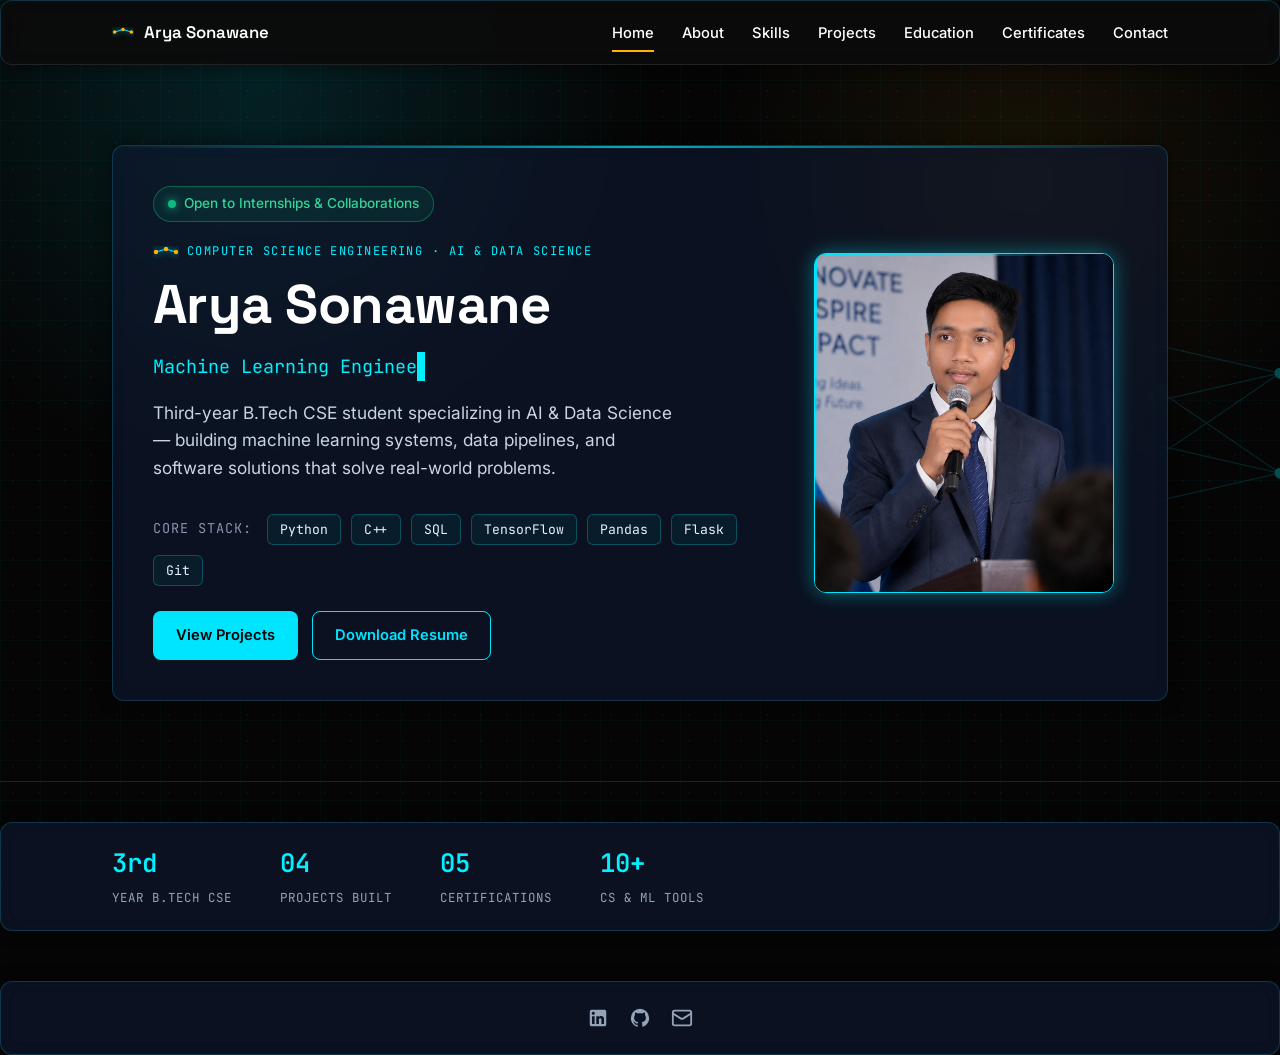
==== commit b9e26b03: "Professional CSE portfolio upgrade: photo, skills, projects, certificates, education, about, contact" ====
--- a/index.html
+++ b/index.html
@@ -3,16 +3,15 @@
 <head>
   <meta charset="UTF-8">
   <meta name="viewport" content="width=device-width, initial-scale=1.0">
-  <title>Arya Sonawane | AI &amp; Data Science Student</title>
-  <meta name="description" content="Portfolio of Arya Sonawane, a third-year B.Tech student in AI &amp; Data Science building machine learning solutions.">
+  <title>Arya Sonawane | CSE Student — AI & Data Science</title>
+  <meta name="description" content="Portfolio of Arya Sonawane, a third-year B.Tech CSE student specializing in AI & Data Science — building machine learning solutions and data-driven systems.">
   <link rel="preconnect" href="https://fonts.googleapis.com">
   <link href="https://fonts.googleapis.com/css2?family=Space+Grotesk:wght@500;600;700&family=Inter:wght@400;500;600&family=JetBrains+Mono:wght@400;500&display=swap" rel="stylesheet">
   <link rel="stylesheet" href="style.css">
   <!-- AOS Library for Scroll/Load Animations -->
   <link href="https://unpkg.com/aos@2.3.1/dist/aos.css" rel="stylesheet">
-  
+
   <style>
-    /* AI Themed Additional Inline Styles & Glow Borders */
     :root {
       --ai-cyan: #00f0ff;
       --ai-glow: rgba(0, 240, 255, 0.4);
@@ -26,12 +25,11 @@
       overflow-x: hidden;
     }
 
-    /* Futuristic Cyber-Grid Background Overlay */
     body.ai-theme::before {
       content: "";
       position: fixed;
       top: 0; left: 0; width: 100%; height: 100%;
-      background-image: 
+      background-image:
         linear-gradient(rgba(0, 240, 255, 0.03) 1px, transparent 1px),
         linear-gradient(90deg, rgba(0, 240, 255, 0.03) 1px, transparent 1px);
       background-size: 40px 40px;
@@ -39,7 +37,6 @@
       pointer-events: none;
     }
 
-    /* Glowing AI Borders for Sections / Containers */
     .hero-inner, .stat-strip, .site-header, .site-footer {
       position: relative;
       border: 1px solid var(--card-border);
@@ -55,7 +52,6 @@
       box-shadow: 0 0 25px var(--ai-glow), inset 0 0 10px rgba(0, 240, 255, 0.1);
     }
 
-    /* Floating Data Pulse Stream Animation */
     @keyframes aiScanline {
       0% { transform: translateY(-100%); }
       100% { transform: translateY(100%); }
@@ -70,7 +66,6 @@
       pointer-events: none;
     }
 
-    /* Status Pill (Available for Internship) */
     .status-badge {
       display: inline-flex;
       align-items: center;
@@ -95,12 +90,11 @@
     }
 
     @keyframes pulseDot {
-      0% { transform: scale(0.95); box-shadow: 0 0 0 0 rgba(16, 185, 129, 0.7); }
-      70% { transform: scale(1); box-shadow: 0 0 0 8px rgba(16, 185, 129, 0); }
+      0%   { transform: scale(0.95); box-shadow: 0 0 0 0 rgba(16, 185, 129, 0.7); }
+      70%  { transform: scale(1);    box-shadow: 0 0 0 8px rgba(16, 185, 129, 0); }
       100% { transform: scale(0.95); box-shadow: 0 0 0 0 rgba(16, 185, 129, 0); }
     }
 
-    /* Tech Stack Badges */
     .tech-stack-container {
       margin: 20px 0 10px 0;
       display: flex;
@@ -136,7 +130,6 @@
       transform: translateY(-2px);
     }
 
-    /* Glowing Cursor for Typing Animation */
     .cursor {
       display: inline-block;
       background-color: var(--ai-cyan);
@@ -145,16 +138,14 @@
     }
 
     @keyframes blink {
-      0%, 50% { opacity: 1; }
+      0%, 50%    { opacity: 1; }
       50.1%, 100% { opacity: 0; }
     }
 
-    /* Circuit node glowing effect */
     .node-mark circle {
       filter: drop-shadow(0 0 4px var(--ai-cyan));
     }
 
-    /* Social Icon Hover Glow Effect */
     .social-icon-link:hover {
       color: var(--ai-cyan) !important;
       transform: translateY(-3px);
@@ -217,10 +208,10 @@
         <line x1="280" y1="310" x2="500" y2="260"></line>
       </g>
       <g fill="#00f0ff">
-        <circle cx="60" cy="60" r="4.5"></circle>
-        <circle cx="60" cy="160" r="4.5"></circle>
-        <circle cx="60" cy="260" r="4.5"></circle>
-        <circle cx="60" cy="360" r="4.5"></circle>
+        <circle cx="60"  cy="60"  r="4.5"></circle>
+        <circle cx="60"  cy="160" r="4.5"></circle>
+        <circle cx="60"  cy="260" r="4.5"></circle>
+        <circle cx="60"  cy="360" r="4.5"></circle>
       </g>
       <g fill="#d9a441">
         <circle cx="280" cy="110" r="5.5"></circle>
@@ -236,49 +227,62 @@
     <div class="wrap">
       <div class="hero-inner" data-aos="fade-right" data-aos-delay="200" data-aos-duration="900" style="padding: 40px; overflow: hidden;">
         <div class="ai-scan-overlay"></div>
-        
-        <!-- Live Status Pill -->
-        <div class="status-badge">
-          <span class="status-dot"></span>
-          Available for AI / ML Internships
-        </div>
-
-        <br>
-        <span class="eyebrow" style="color: var(--ai-cyan);">
-          <svg class="node-mark" viewBox="0 0 26 12" aria-hidden="true">
-            <line x1="3" y1="6" x2="13" y2="3"></line>
-            <line x1="13" y1="3" x2="23" y2="6"></line>
-            <circle cx="3" cy="6" r="2.2"></circle>
-            <circle cx="13" cy="3" r="2.2"></circle>
-            <circle cx="23" cy="6" r="2.2"></circle>
-          </svg>
-          Artificial Intelligence &amp; Data Science
-        </span>
-        <h1>Arya Sonawane</h1>
-        
-        <!-- Typing Animation Subtitle -->
-        <div class="typing-container" style="margin: 15px 0; font-family: var(--font-mono, monospace); font-size: 1.15rem; color: var(--ai-cyan);">
-          <span class="typed-text" id="typed-output"></span><span class="cursor">&nbsp;</span>
-        </div>
-
-        <p class="lede">
-          Third-year B.Tech student building machine learning neural networks and systems that turn
-          raw data into intelligent decisions — from fraud detection to predictive modeling.
-        </p>
-
-        <!-- Tech Stack Badges -->
-        <div class="tech-stack-container">
-          <span class="tech-stack-title">Core Stack:</span>
-          <span class="tech-badge">Python</span>
-          <span class="tech-badge">SQL</span>
-          <span class="tech-badge">TensorFlow</span>
-          <span class="tech-badge">Pandas</span>
-          <span class="tech-badge">Flask</span>
-          <span class="tech-badge">Cognos</span>
-        </div>
-
-        <div class="hero-actions" style="margin-top: 25px;">
-          <a href="Resume/resume.pdf" target="_blank" class="btn btn-ghost" style="border-color: var(--ai-cyan); color: var(--ai-cyan);">View Resume</a>
+
+        <div class="hero-content-grid">
+          <!-- Text Column -->
+          <div class="hero-text">
+            <!-- Live Status Pill -->
+            <div class="status-badge">
+              <span class="status-dot"></span>
+              Open to Internships &amp; Collaborations
+            </div>
+
+            <br>
+            <span class="eyebrow" style="color: var(--ai-cyan);">
+              <svg class="node-mark" viewBox="0 0 26 12" aria-hidden="true">
+                <line x1="3" y1="6" x2="13" y2="3"></line>
+                <line x1="13" y1="3" x2="23" y2="6"></line>
+                <circle cx="3" cy="6" r="2.2"></circle>
+                <circle cx="13" cy="3" r="2.2"></circle>
+                <circle cx="23" cy="6" r="2.2"></circle>
+              </svg>
+              Computer Science Engineering · AI &amp; Data Science
+            </span>
+            <h1>Arya Sonawane</h1>
+
+            <!-- Typing Animation Subtitle -->
+            <div class="typing-container" style="margin: 15px 0; font-family: var(--font-mono, monospace); font-size: 1.15rem; color: var(--ai-cyan);">
+              <span class="typed-text" id="typed-output"></span><span class="cursor">&nbsp;</span>
+            </div>
+
+            <p class="lede">
+              Third-year B.Tech CSE student specializing in AI &amp; Data Science — building machine learning systems, data pipelines, and software solutions that solve real-world problems.
+            </p>
+
+            <!-- Tech Stack Badges -->
+            <div class="tech-stack-container">
+              <span class="tech-stack-title">Core Stack:</span>
+              <span class="tech-badge">Python</span>
+              <span class="tech-badge">C++</span>
+              <span class="tech-badge">SQL</span>
+              <span class="tech-badge">TensorFlow</span>
+              <span class="tech-badge">Pandas</span>
+              <span class="tech-badge">Flask</span>
+              <span class="tech-badge">Git</span>
+            </div>
+
+            <div class="hero-actions" style="margin-top: 25px; display: flex; gap: 14px; flex-wrap: wrap;">
+              <a href="projects.html" class="btn btn-primary" style="background: var(--ai-cyan); color: #000;">View Projects</a>
+              <a href="Resume/resume.pdf" target="_blank" class="btn btn-ghost" style="border-color: var(--ai-cyan); color: var(--ai-cyan);">Download Resume</a>
+            </div>
+          </div>
+
+          <!-- Photo Column -->
+          <div class="hero-photo-col" style="display: flex; justify-content: center; align-items: center;">
+            <div class="hero-photo-wrapper">
+              <img src="photo/Photo.png" alt="Arya Sonawane" loading="eager" />
+            </div>
+          </div>
         </div>
       </div>
     </div>
@@ -288,41 +292,41 @@
     <div class="wrap">
       <div class="stat">
         <span class="num" style="color: var(--ai-cyan);">3rd</span>
-        <span class="label">Year, B.Tech AI &amp; DS</span>
+        <span class="label">Year B.Tech CSE</span>
       </div>
       <div class="stat">
-        <span class="num" style="color: var(--ai-cyan);">03</span>
-        <span class="label">Models Deployed</span>
+        <span class="num" style="color: var(--ai-cyan);">04</span>
+        <span class="label">Projects Built</span>
       </div>
       <div class="stat">
-        <span class="num" style="color: var(--ai-cyan);">02</span>
+        <span class="num" style="color: var(--ai-cyan);">05</span>
         <span class="label">Certifications</span>
       </div>
       <div class="stat">
-        <span class="num" style="color: var(--ai-cyan);">08</span>
-        <span class="label">Core ML Tools</span>
+        <span class="num" style="color: var(--ai-cyan);">10+</span>
+        <span class="label">CS &amp; ML Tools</span>
       </div>
     </div>
   </section>
 
   <footer class="site-footer" data-aos="fade" data-aos-duration="1000" style="padding: 25px 0; margin-top: 50px;">
     <div class="wrap" style="display: flex; justify-content: center; align-items: center; gap: 20px;">
-      
-      <!-- LinkedIn Logo Link -->
+
+      <!-- LinkedIn -->
       <a href="https://www.linkedin.com/in/arya-sonawane-2072b132a" target="_blank" rel="noopener" aria-label="LinkedIn Profile" class="social-icon-link" style="color: #8892b0; transition: color 0.3s ease, transform 0.3s ease; display: inline-flex;">
         <svg width="22" height="22" viewBox="0 0 24 24" fill="currentColor" xmlns="http://www.w3.org/2000/svg">
           <path d="M19 3a2 2 0 0 1 2 2v14a2 2 0 0 1-2 2H5a2 2 0 0 1-2-2V5a2 2 0 0 1 2-2h14m-.5 15.5v-5.3a3.26 3.26 0 0 0-3.26-3.26c-.85 0-1.84.52-2.28 1.3v-1.11h-2.79v8.37h2.79v-4.93c0-.77.62-1.4 1.39-1.4a1.4 1.4 0 0 1 1.4 1.4v4.93h2.75M6.88 8.56a1.68 1.68 0 0 0 1.68-1.68c0-.93-.75-1.69-1.68-1.69a1.69 1.69 0 0 0-1.69 1.69c0 .93.76 1.68 1.69 1.68m1.39 9.94v-8.37H5.5v8.37h2.77z"/>
         </svg>
       </a>
 
-      <!-- GitHub Logo Link -->
+      <!-- GitHub -->
       <a href="https://github.com/AryaSonawane557/my" target="_blank" rel="noopener" aria-label="GitHub Profile" class="social-icon-link" style="color: #8892b0; transition: color 0.3s ease, transform 0.3s ease; display: inline-flex;">
         <svg width="22" height="22" viewBox="0 0 24 24" fill="currentColor" xmlns="http://www.w3.org/2000/svg">
           <path d="M12 2A10 10 0 0 0 2 12c0 4.42 2.87 8.17 6.84 9.5.5.08.66-.23.66-.5v-1.69c-2.77.6-3.36-1.34-3.36-1.34-.46-1.16-1.11-1.47-1.11-1.47-.91-.62.07-.6.07-.6 1 .07 1.53 1.03 1.53 1.03.87 1.52 2.34 1.07 2.91.83.1-.65.35-1.09.63-1.34-2.22-.25-4.55-1.11-4.55-4.92 0-1.11.38-2 1.03-2.71-.1-.25-.45-1.29.1-2.64 0 0 .84-.27 2.75 1.02.79-.22 1.65-.33 2.5-.33.85 0 1.71.11 2.5.33 1.91-1.29 2.75-1.02 2.75-1.02.55 1.35.2 2.39.1 2.64.65.71 1.03 1.6 1.03 2.71 0 3.82-2.34 4.66-4.57 4.91.36.31.69.92.69 1.85V21c0 .27.16.59.67.5C19.14 20.16 22 16.42 22 12A10 10 0 0 0 12 2z"/>
         </svg>
       </a>
 
-      <!-- Email Logo Link -->
+      <!-- Email -->
       <a href="mailto:aryasonawane81@gmail.com" aria-label="Email Contact" class="social-icon-link" style="color: #8892b0; transition: color 0.3s ease, transform 0.3s ease; display: inline-flex;">
         <svg width="22" height="22" viewBox="0 0 24 24" fill="none" stroke="currentColor" stroke-width="2" stroke-linecap="round" stroke-linejoin="round">
           <rect x="2" y="4" width="20" height="16" rx="2"></rect>
@@ -336,14 +340,16 @@
   <!-- AOS Animation Script -->
   <script src="https://unpkg.com/aos@2.3.1/dist/aos.js"></script>
   <script>
-    // Initialize AOS Library
-    AOS.init({
-      once: true,
-      offset: 40
-    });
-
-    // Typing Animation Effect for AI Branch
-    const words = ["Machine Learning Engineer", "Neural Network Builder", "Data Scientist", "Python & AI Enthusiast"];
+    AOS.init({ once: true, offset: 40 });
+
+    // Typing Animation — CSE-focused roles
+    const words = [
+      "Machine Learning Engineer",
+      "Data Science Enthusiast",
+      "CSE Student & Developer",
+      "Problem Solver with Python",
+      "AI Systems Builder"
+    ];
     let i = 0;
 
     function typingEffect() {
@@ -367,11 +373,7 @@
           word.pop();
           document.getElementById('typed-output').innerHTML = word.join("");
         } else {
-          if (words.length > (i + 1)) {
-            i++;
-          } else {
-            i = 0;
-          }
+          i = (i + 1) < words.length ? i + 1 : 0;
           setTimeout(typingEffect, 400);
           return;
         }
--- a/style.css
+++ b/style.css
@@ -563,6 +563,8 @@
   .grid-3 { grid-template-columns: repeat(2, 1fr); }
   .about-teaser, .contact-grid { grid-template-columns: 1fr; }
   .hero-graph { display: none; }
+  .about-photo-grid { grid-template-columns: 1fr !important; }
+  .about-photo-grid .hero-photo-wrapper { max-width: 200px !important; margin: 0 auto 8px auto; }
 }
 
 @media (max-width: 640px) {
